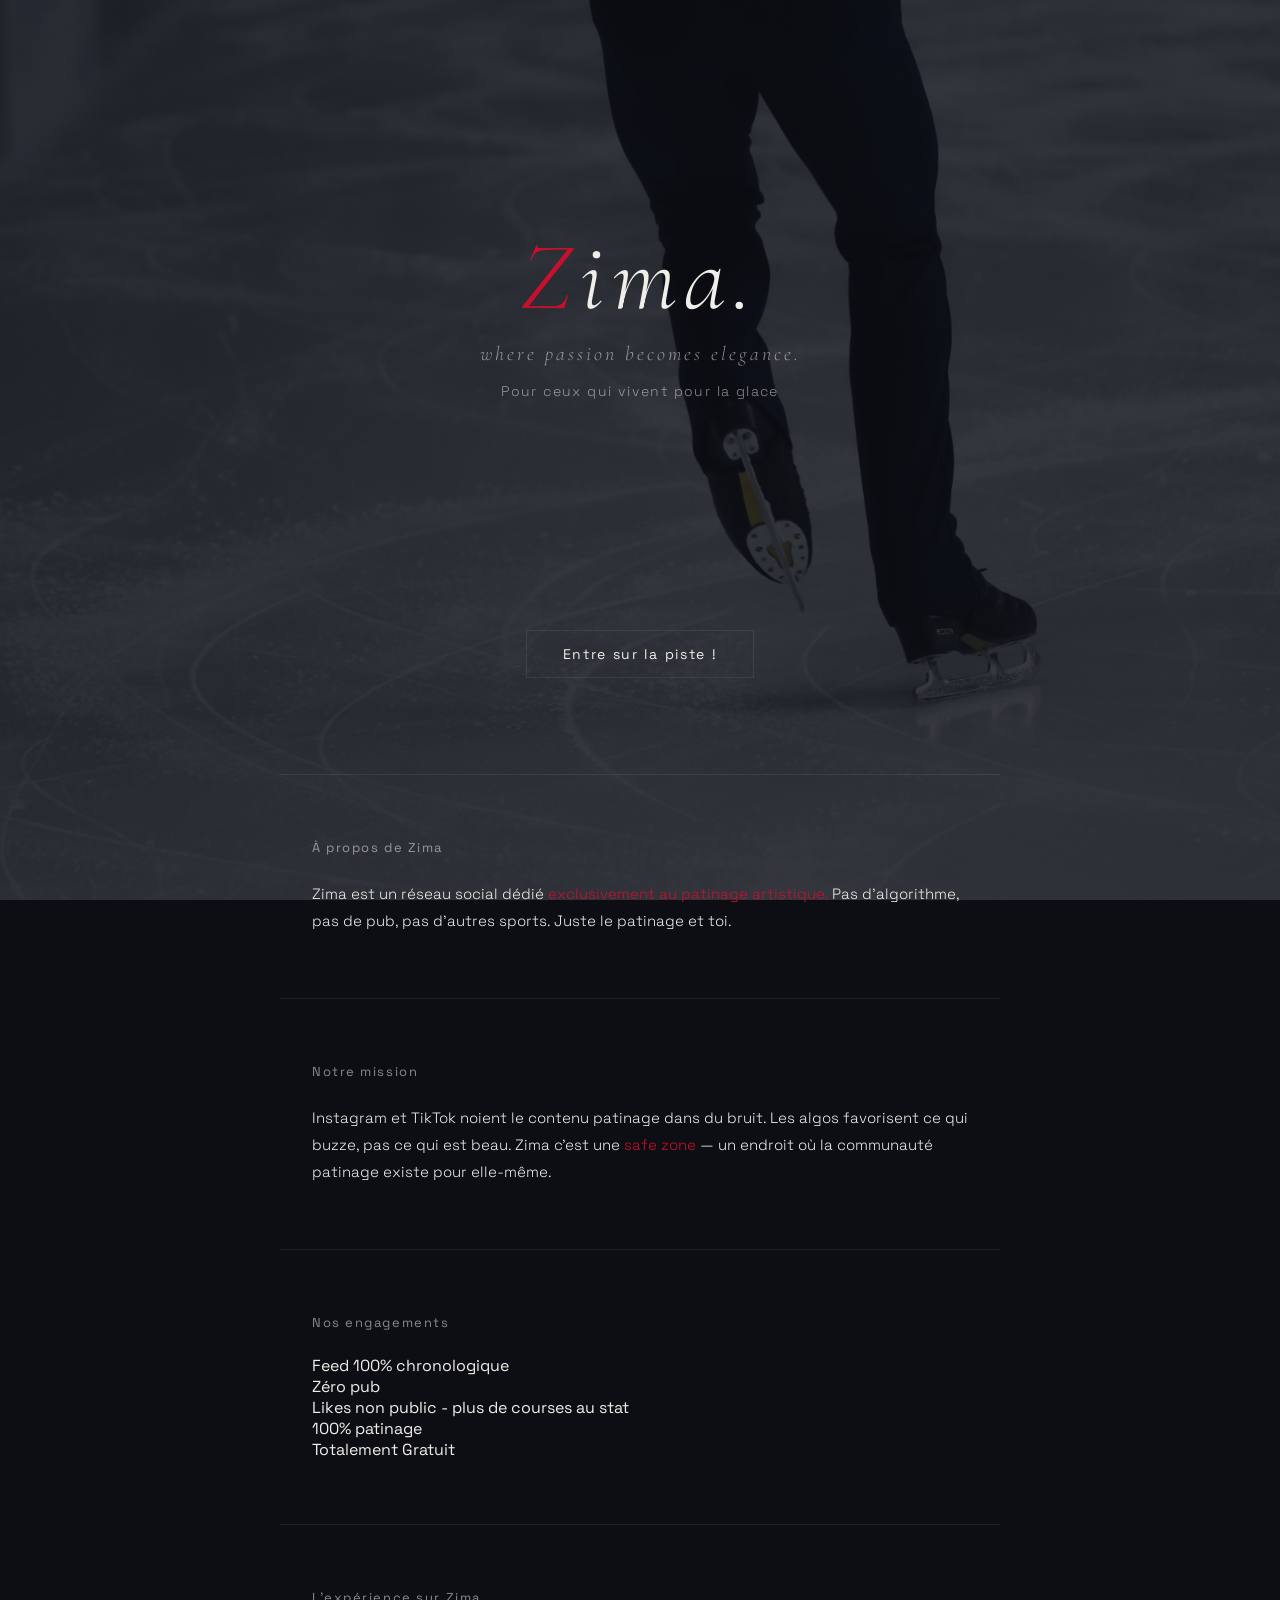
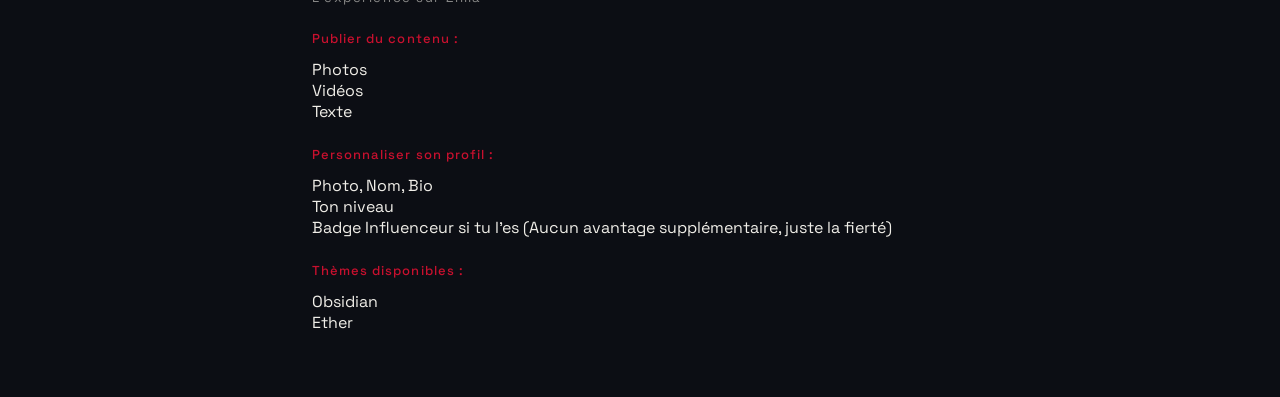
==== index.html @ 19b457d9 "." ====
<!doctype html>
<html lang="fr" data-theme="obsidian">
  <head>
    <meta charset="UTF-8" />
    <meta name="viewport" content="width=device-width, initial-scale=1.0" />
    <title>Zima.</title>
    <link rel="stylesheet" href="css/index.css" />
    <link rel="stylesheet" href="css/themes.css" />
  </head>
  <body>
    <header class="logo">
      <h1><em>Z</em>ima.</h1>
      <h2>where passion becomes elegance.</h2>
      <h3>Pour ceux qui vivent pour la glace</h3>
    </header>
    <nav class="cta"><a href="pages/login.html">Entre sur la piste !</a></nav>
    <main class="intro">
      <h3>À propos de Zima</h3>
      <p>
        Zima est un réseau social dédié
        <span class="accent">exclusivement au patinage artistique.</span> Pas
        d'algorithme, pas de pub, pas d'autres sports. Juste le patinage et toi.
      </p>
    </main>

    <main class="why">
      <h3>Notre mission</h3>
      <p>
        Instagram et TikTok noient le contenu patinage dans du bruit. Les algos
        favorisent ce qui buzze, pas ce qui est beau. Zima c'est une
        <span class="accent">safe zone</span> — un endroit où la communauté
        patinage existe pour elle-même.
      </p>
    </main>

    <main class="have">
      <h3>Nos engagements</h3>
      <ul>
        Feed 100% chronologique
      </ul>
      <ul>
        Zéro pub
      </ul>
      <ul>
        Likes non public - plus de courses au stat
      </ul>
      <ul>
        100% patinage
      </ul>
      <ul>
        Totalement Gratuit
      </ul>
    </main>

    <main class="cd">
      <h3>L'expérience sur Zima</h3>
      <h4>Publier du contenu :</h4>
      <ul>
        Photos
      </ul>
      <ul>
        Vidéos
      </ul>
      <ul>
        Texte
      </ul>

      <h4>Personnaliser son profil :</h4>
      <ul>
        Photo, Nom, Bio
      </ul>
      <ul>
        Ton niveau
      </ul>
      <ul>
        Badge Influenceur si tu l'es (Aucun avantage supplémentaire, juste la
        fierté)
      </ul>

      <h4>Thèmes disponibles :</h4>
      <ul>
        Obsidian
      </ul>
      <ul>
        Ether
      </ul>
    </main>
  </body>
</html>
---- css/index.css ----
@import url("https://fonts.googleapis.com/css2?family=Cormorant+Garamond:ital,wght@1,300;1,400&family=Space+Grotesk:wght@300;400;500&display=swap");

* {
  margin: 0;
  padding: 0;
  box-sizing: border-box;
}

body {
  background-color: var(--bg-primary);
  background-image: url("../assets/images/Landing-back.jpg");
  background-size: cover;
  background-position: center;
  background-attachment: fixed;
  color: var(--text-primary);
  font-family: var(--font-ui);
  min-height: 100vh;
}

body::before {
  content: "";
  position: fixed;
  inset: 0;
  background-color: rgba(12, 14, 20, 0.82);
  z-index: 0;
}

body > * {
  position: relative;
  z-index: 1;
}

header.logo {
  display: flex;
  flex-direction: column;
  align-items: center;
  justify-content: center;
  min-height: 70vh;
  gap: 1rem;
  text-align: center;
  padding: 2rem;
}

header.logo h1 {
  font-family: var(--font-display);
  font-size: 96px;
  font-weight: 300;
  font-style: italic;
  letter-spacing: 0.08em;
  line-height: 1;
}

header.logo h1 em {
  color: var(--accent);
  font-style: italic;
}

header.logo h2 {
  font-family: var(--font-display);
  font-style: italic;
  font-weight: 300;
  font-size: 20px;
  letter-spacing: 0.15em;
  color: var(--text-secondary);
}

header.logo h3 {
  font-family: var(--font-ui);
  font-weight: 300;
  font-size: 14px;
  letter-spacing: 0.1em;
  color: var(--text-secondary);
}

nav.cta {
  display: flex;
  justify-content: center;
  padding: 0 2rem 6rem;
}

nav.cta a {
  font-family: var(--font-ui);
  font-size: 14px;
  letter-spacing: 0.12em;
  color: var(--text-primary);
  border: 0.5px solid var(--border);
  padding: 14px 36px;
  text-decoration: none;
  transition:
    border-color 0.2s,
    color 0.2s;
}

nav.cta a:hover {
  border-color: var(--accent);
  color: var(--accent);
}

main {
  max-width: 720px;
  margin: 0 auto;
  padding: 4rem 2rem;
  border-top: 0.5px solid var(--border);
}

main h3 {
  font-family: var(--font-ui);
  font-size: 13px;
  font-weight: 400;
  letter-spacing: 0.12em;
  color: var(--text-secondary);
  margin-bottom: 1.5rem;
}

main p {
  font-family: var(--font-ui);
  font-size: 15px;
  font-weight: 300;
  line-height: 1.8;
  color: var(--text-primary);
}

main h4 {
  font-family: var(--font-ui);
  font-size: 13px;
  font-weight: 500;
  letter-spacing: 0.08em;
  color: var(--accent);
  margin: 1.5rem 0 0.75rem;
}

main ul {
  list-style: none;
  padding-left: 0;
}

main ul li {
  font-family: var(--font-ui);
  font-size: 14px;
  font-weight: 300;
  color: var(--text-primary);
  padding: 6px 0;
  border-bottom: 0.5px solid var(--border);
}

.accent {
  color: var(--accent);
}
---- css/themes.css ----
:root {
  --font-display: "Cormorant Garamond", serif;
  --font-ui: "Space Grotesk", sans-serif;
}

[data-theme="obsidian"] {
  --bg-primary: #0c0e14;
  --bg-surface: #161920;
  --bg-card: #1e2230;
  --accent: #c8102e;
  --text-primary: #f0eee8;
  --text-secondary: rgba(240, 238, 232, 0.55);
  --border: rgba(240, 238, 232, 0.08);
}

[data-theme="ether"] {
  --bg-primary: #1a1525;
  --bg-surface: #231d35;
  --bg-card: #2e2748;
  --accent: #9b7fd4;
  --text-primary: #ede8f5;
  --text-secondary: rgba(237, 232, 245, 0.55);
  --border: rgba(237, 232, 245, 0.08);
}
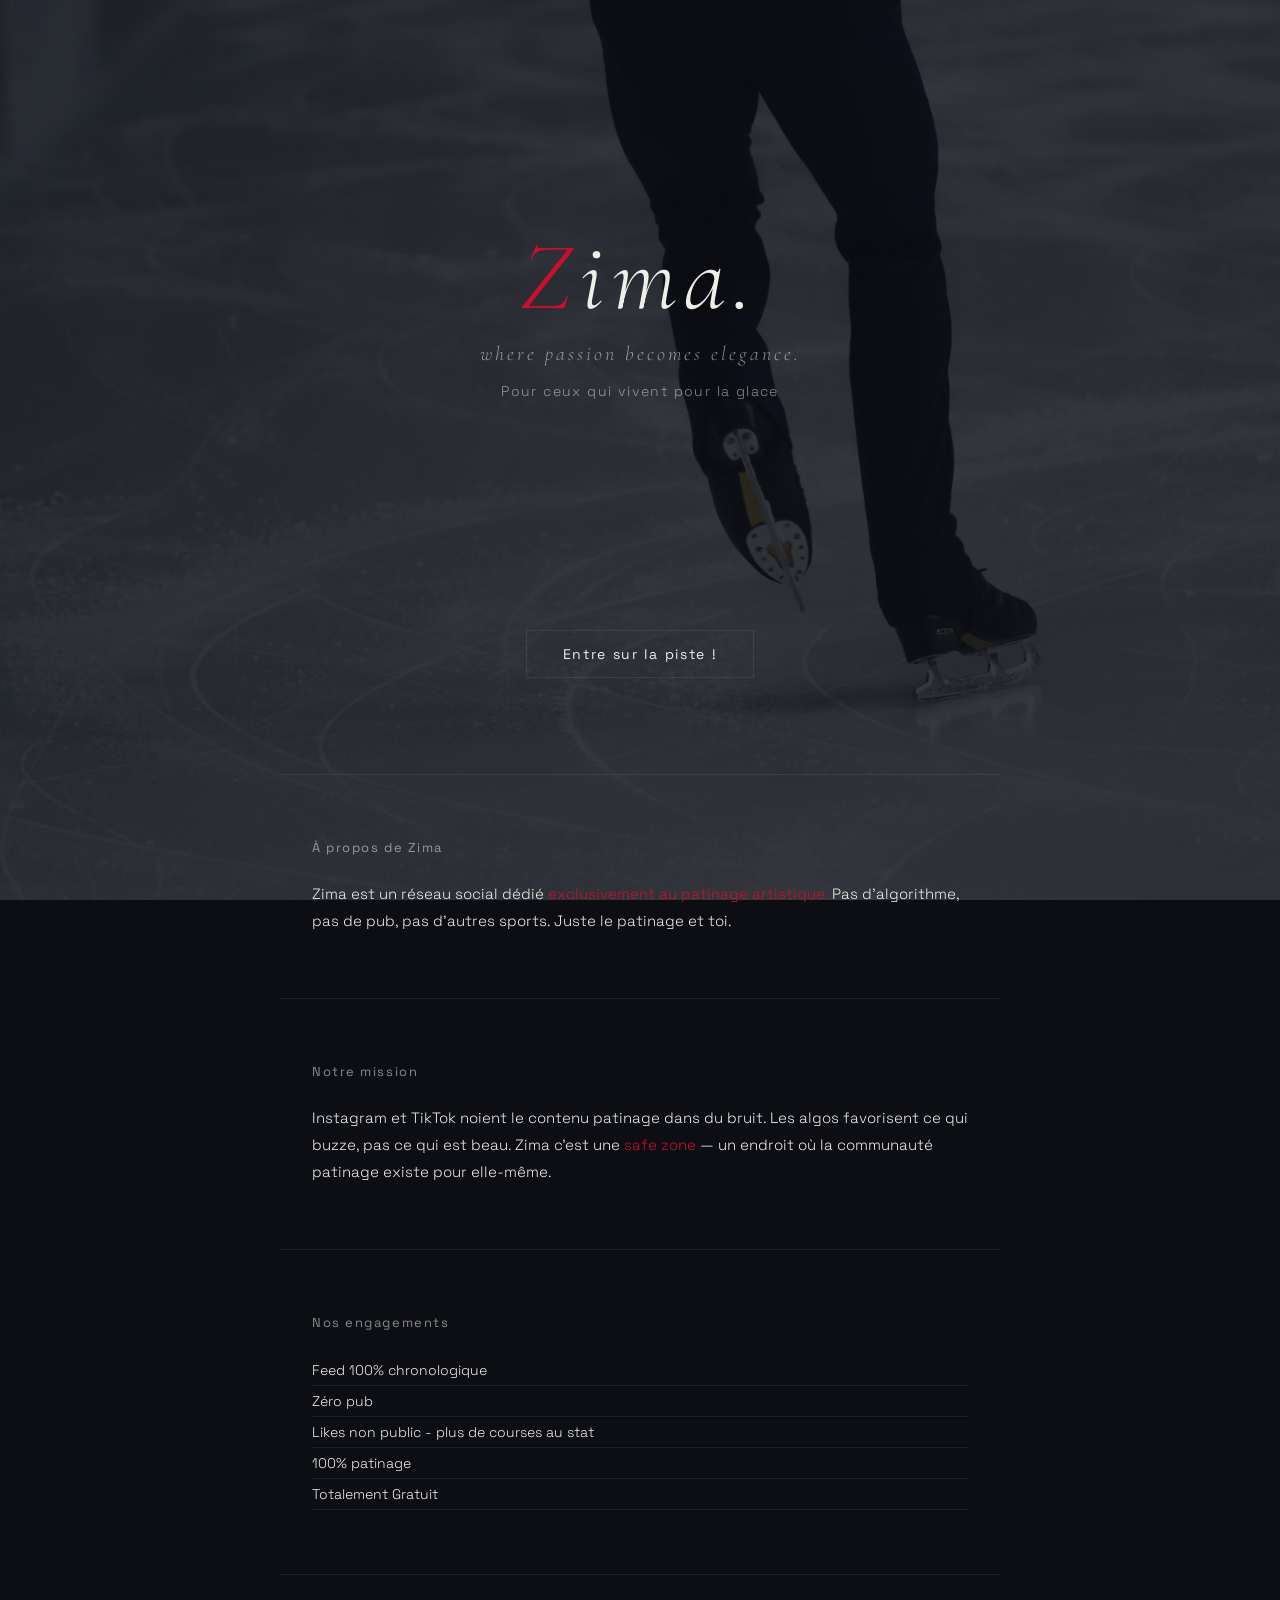
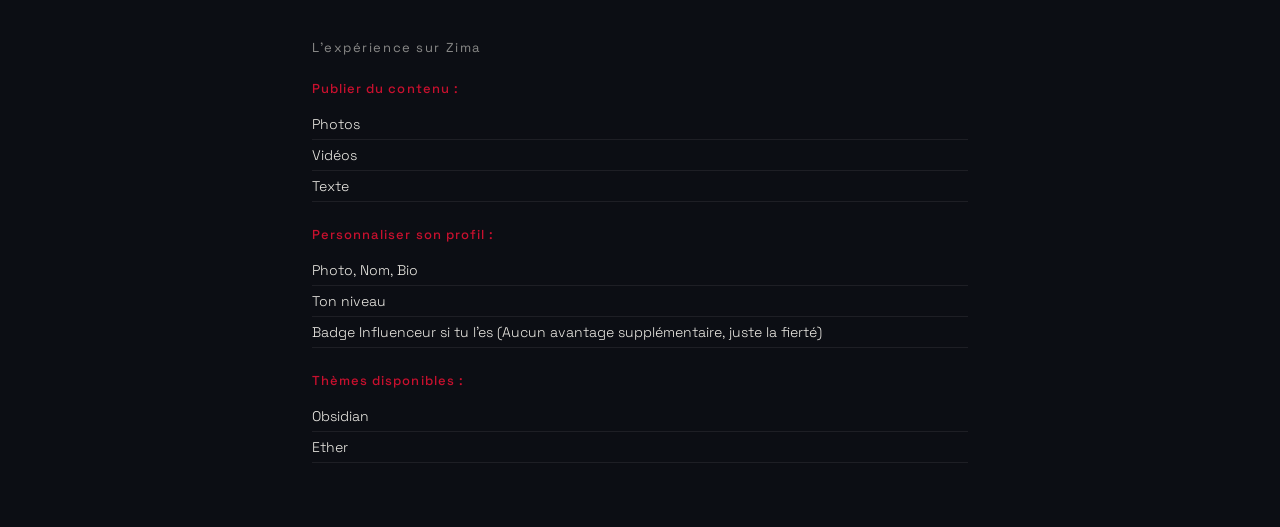
==== commit 98fe048e: "." ====
--- a/index.html
+++ b/index.html
@@ -6,6 +6,9 @@
     <title>Zima.</title>
     <link rel="stylesheet" href="css/index.css" />
     <link rel="stylesheet" href="css/themes.css" />
+    <link rel="icon" type="image/svg+xml" href="/assets//svg/favicon.svg" />
+    <link rel="icon" type="image/x-icon" href="/assets//ico/favicon.ico" />
+    <link rel="apple-touch-icon" href="/assets//images/favicon-180.png" />
   </head>
   <body>
     <header class="logo">
@@ -36,19 +39,19 @@
     <main class="have">
       <h3>Nos engagements</h3>
       <ul>
-        Feed 100% chronologique
+        <li>Feed 100% chronologique</li>
       </ul>
       <ul>
-        Zéro pub
+        <li>Zéro pub</li>
       </ul>
       <ul>
-        Likes non public - plus de courses au stat
+        <li>Likes non public - plus de courses au stat</li>
       </ul>
       <ul>
-        100% patinage
+        <li>100% patinage</li>
       </ul>
       <ul>
-        Totalement Gratuit
+        <li>Totalement Gratuit</li>
       </ul>
     </main>
 
@@ -56,33 +59,35 @@
       <h3>L'expérience sur Zima</h3>
       <h4>Publier du contenu :</h4>
       <ul>
-        Photos
+        <li>Photos</li>
       </ul>
       <ul>
-        Vidéos
+        <li>Vidéos</li>
       </ul>
       <ul>
-        Texte
+        <li>Texte</li>
       </ul>
 
       <h4>Personnaliser son profil :</h4>
       <ul>
-        Photo, Nom, Bio
+        <li>Photo, Nom, Bio</li>
       </ul>
       <ul>
-        Ton niveau
+        <li>Ton niveau</li>
       </ul>
       <ul>
-        Badge Influenceur si tu l'es (Aucun avantage supplémentaire, juste la
-        fierté)
+        <li>
+          Badge Influenceur si tu l'es (Aucun avantage supplémentaire, juste la
+          fierté)
+        </li>
       </ul>
 
       <h4>Thèmes disponibles :</h4>
       <ul>
-        Obsidian
+        <li>Obsidian</li>
       </ul>
       <ul>
-        Ether
+        <li>Ether</li>
       </ul>
     </main>
   </body>
